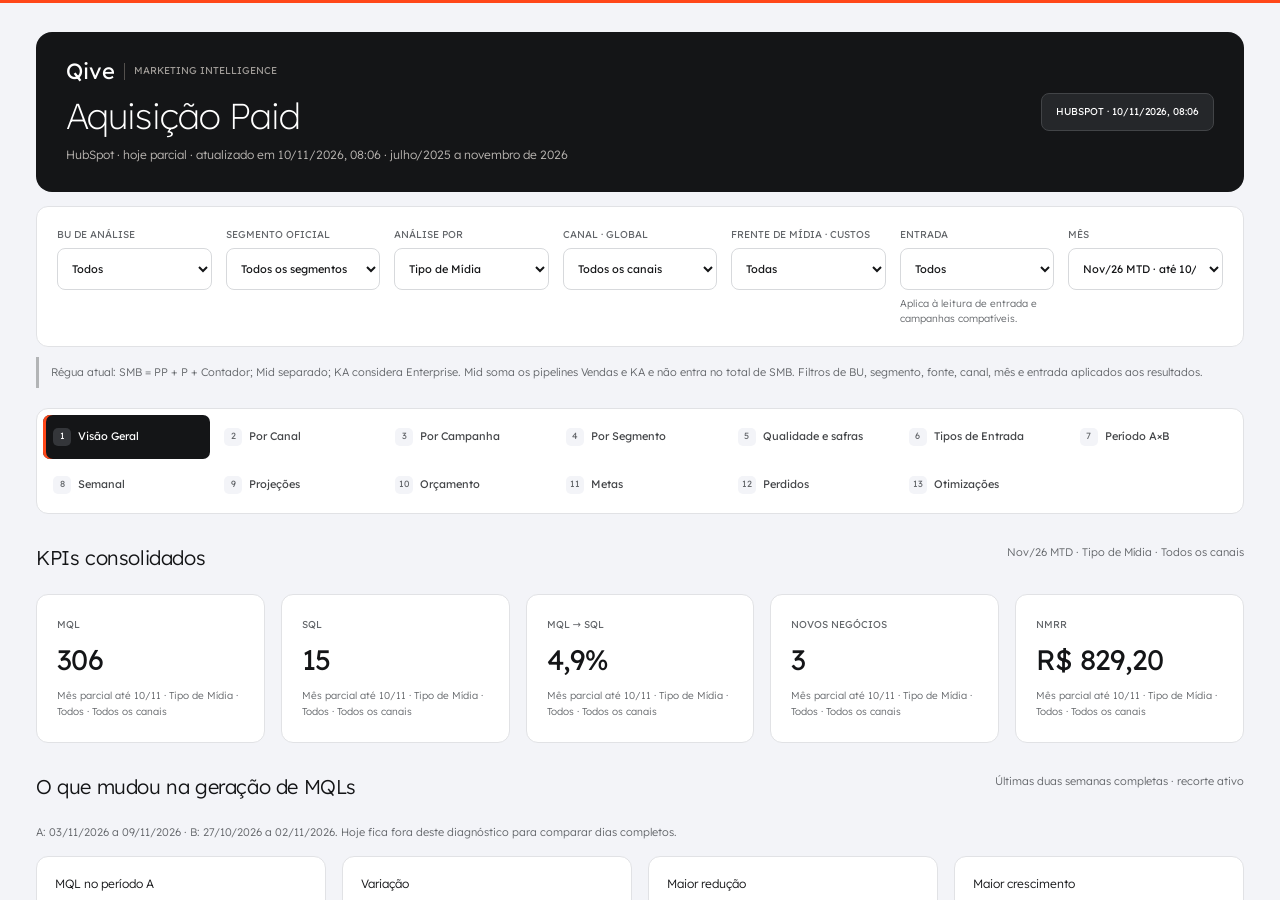
==== index.html @ 58f36e14 "Unifica filtros e totais nas abas do dashboard Paid (v82)" ====
<!doctype html>
<html lang="pt-BR">
<head>
<meta charset="utf-8">
<meta name="viewport" content="width=device-width,initial-scale=1">
<meta http-equiv="Cache-Control" content="no-cache, no-store, must-revalidate">
<meta http-equiv="Pragma" content="no-cache">
<meta http-equiv="Expires" content="0">
<title>Qive · Paid Media Intelligence</title>
<style>html,body{margin:0;height:100%;background:#f4f1ed;font-family:Inter,system-ui,sans-serif}iframe{border:0;width:100%;height:100%;display:block}</style>
</head>
<body>
<iframe src="dashboard.html?v=20261110-consistencia-v82" title="Qive Paid Media Intelligence"></iframe>
</body>
</html>
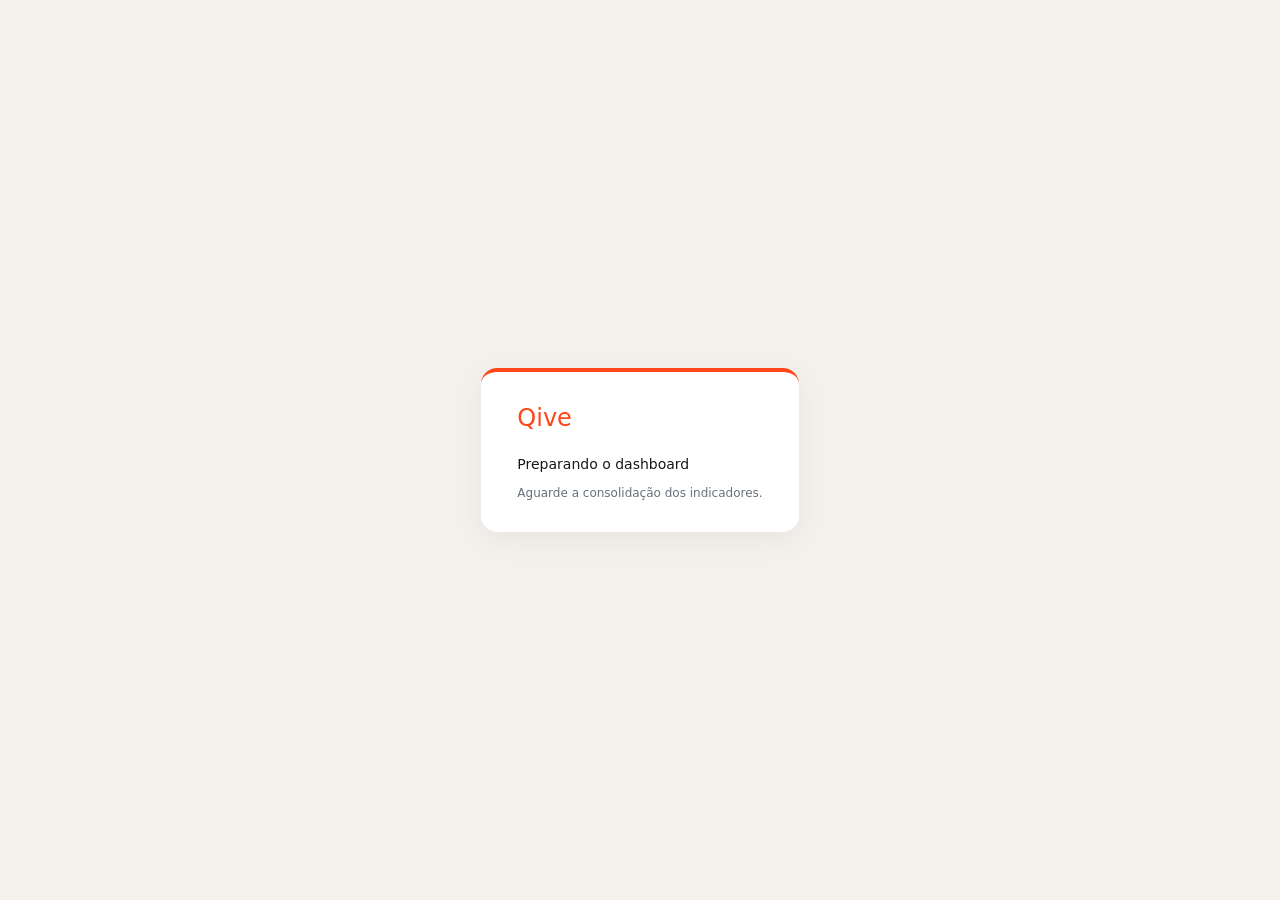
==== commit df3fec2d: "Adiciona geração por dia útil, comparações e detalhe diário (v83)" ====
--- a/index.html
+++ b/index.html
@@ -10,7 +10,7 @@
 <style>html,body{margin:0;height:100%;background:#f4f1ed;font-family:Inter,system-ui,sans-serif}iframe{border:0;width:100%;height:100%;display:block}</style>
 </head>
 <body>
-<iframe src="dashboard.html?v=20261110-consistencia-v82" title="Qive Paid Media Intelligence"></iframe>
+<iframe src="dashboard.html?v=20261110-dias-uteis-v83" title="Qive Paid Media Intelligence"></iframe>
 </body>
 </html>
 
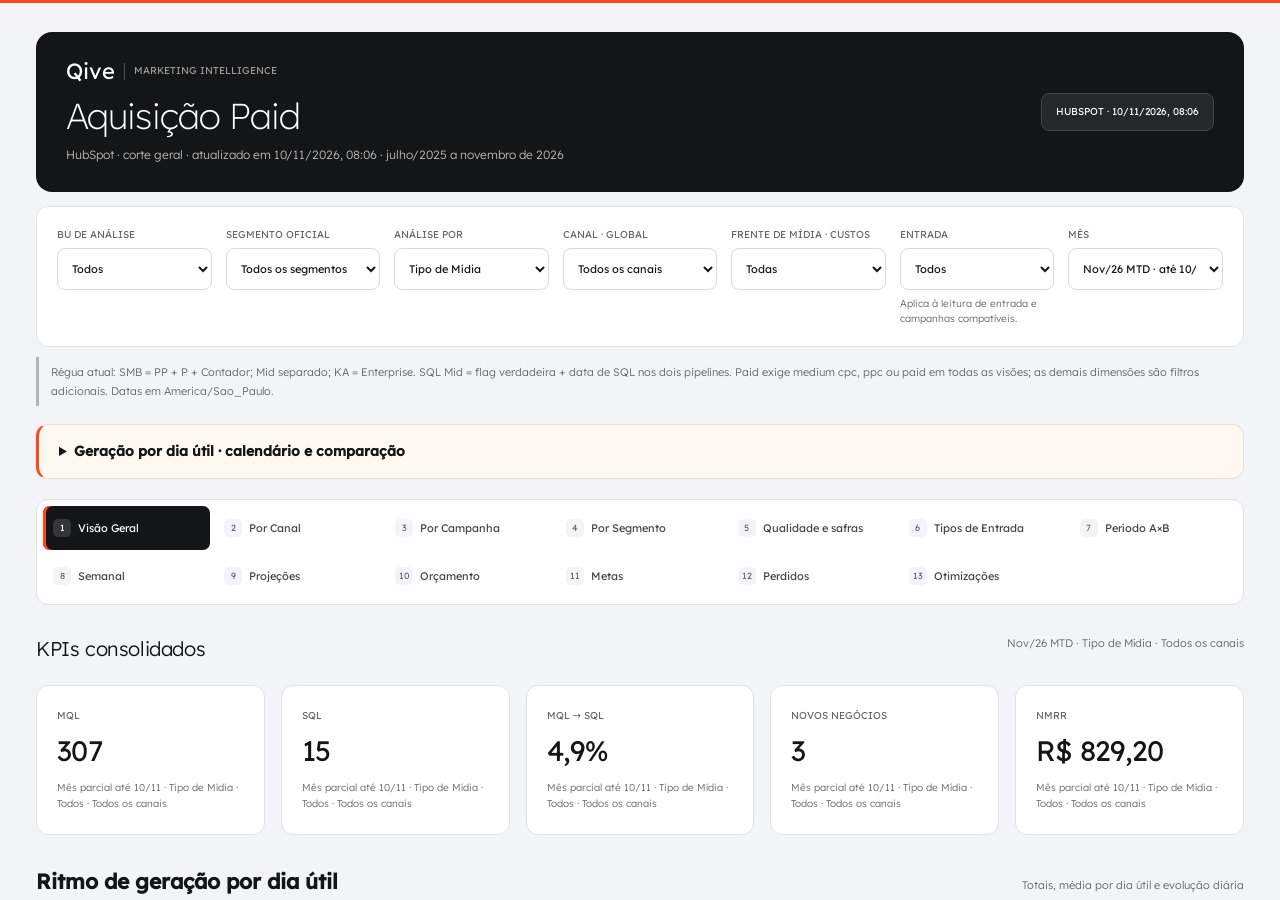
==== commit 7902d24b: "Corrige SQL Mid por flag e data SQL e universo CPC/PPC/Paid (v84)" ====
--- a/index.html
+++ b/index.html
@@ -10,7 +10,7 @@
 <style>html,body{margin:0;height:100%;background:#f4f1ed;font-family:Inter,system-ui,sans-serif}iframe{border:0;width:100%;height:100%;display:block}</style>
 </head>
 <body>
-<iframe src="dashboard.html?v=20261110-dias-uteis-v83" title="Qive Paid Media Intelligence"></iframe>
+<iframe src="dashboard.html?v=20261112-regra-mid-v84" title="Qive Paid Media Intelligence"></iframe>
 </body>
 </html>
 
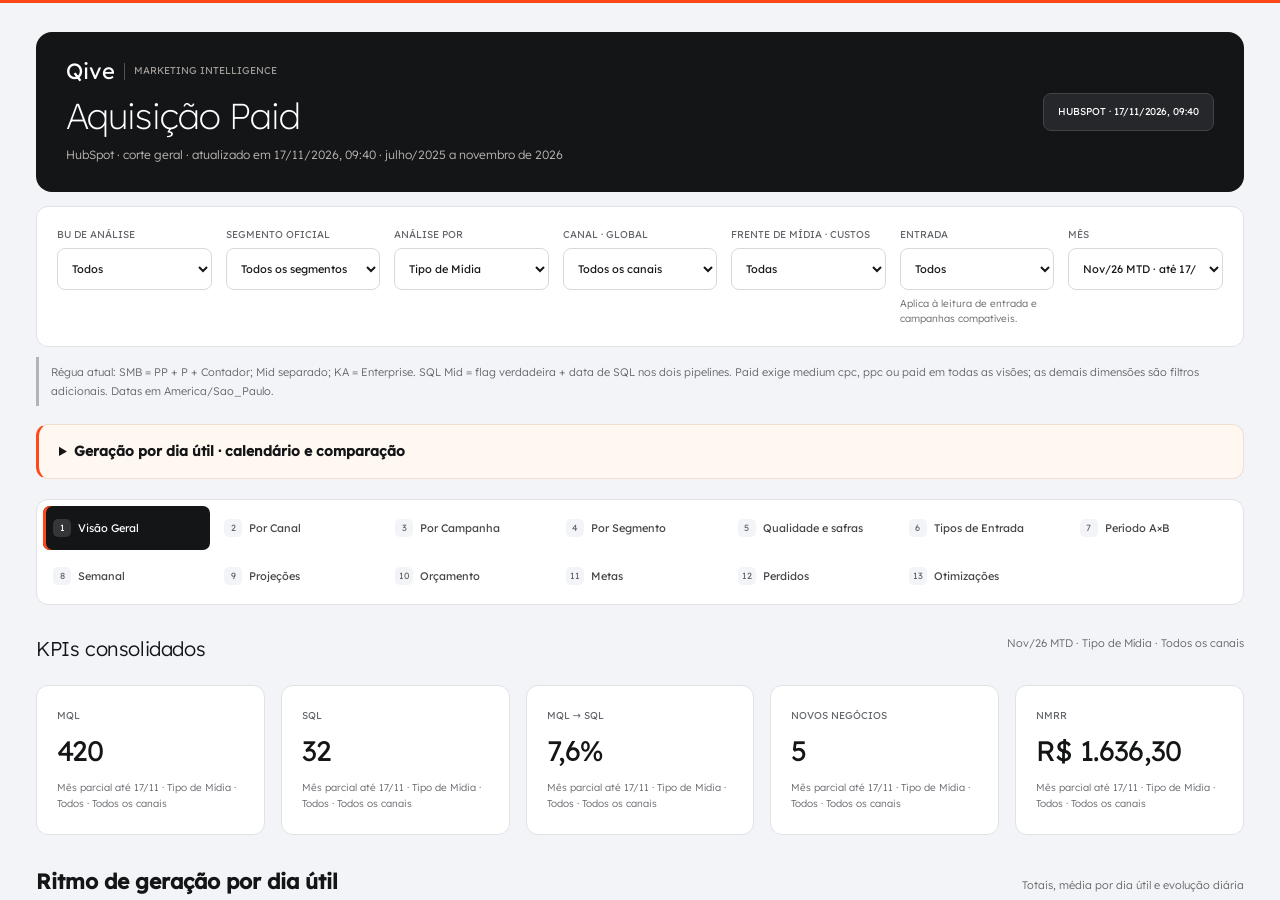
==== commit dd50e706: "Atualiza Paid até 17/11/2026: funil, safras, financeiro e Meta (v85)" ====
--- a/index.html
+++ b/index.html
@@ -10,7 +10,7 @@
 <style>html,body{margin:0;height:100%;background:#f4f1ed;font-family:Inter,system-ui,sans-serif}iframe{border:0;width:100%;height:100%;display:block}</style>
 </head>
 <body>
-<iframe src="dashboard.html?v=20261112-regra-mid-v84" title="Qive Paid Media Intelligence"></iframe>
+<iframe src="dashboard.html?v=20261117-atualizacao-v85" title="Qive Paid Media Intelligence"></iframe>
 </body>
 </html>
 
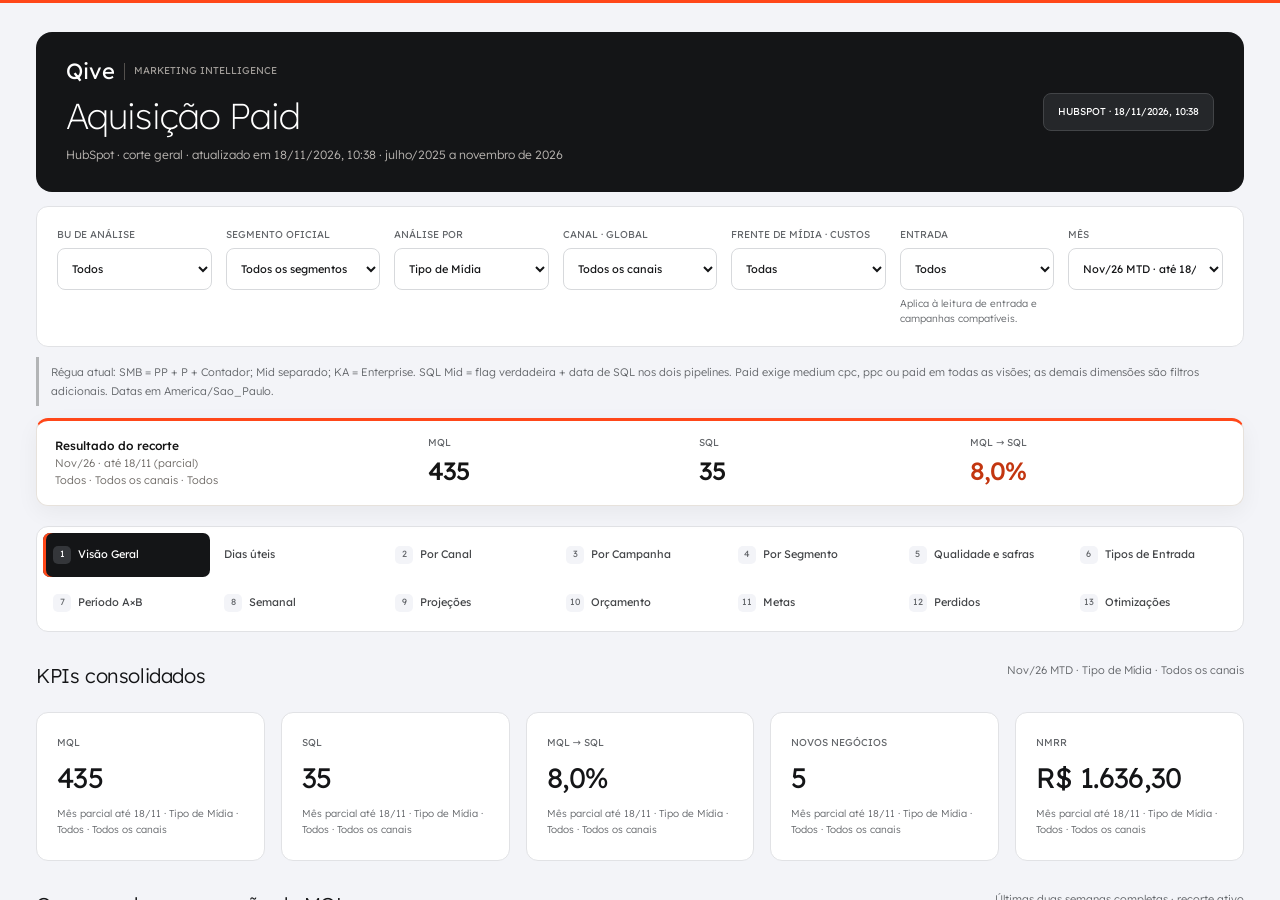
==== commit 02ff202f: "Atualiza acesso ao dashboard v86 de 18/11" ====
--- a/index.html
+++ b/index.html
@@ -10,7 +10,7 @@
 <style>html,body{margin:0;height:100%;background:#f4f1ed;font-family:Inter,system-ui,sans-serif}iframe{border:0;width:100%;height:100%;display:block}</style>
 </head>
 <body>
-<iframe src="dashboard.html?v=20261117-atualizacao-v85" title="Qive Paid Media Intelligence"></iframe>
+<iframe src="dashboard.html?v=20261118-dias-uteis-v86" title="Qive Paid Media Intelligence"></iframe>
 </body>
 </html>
 
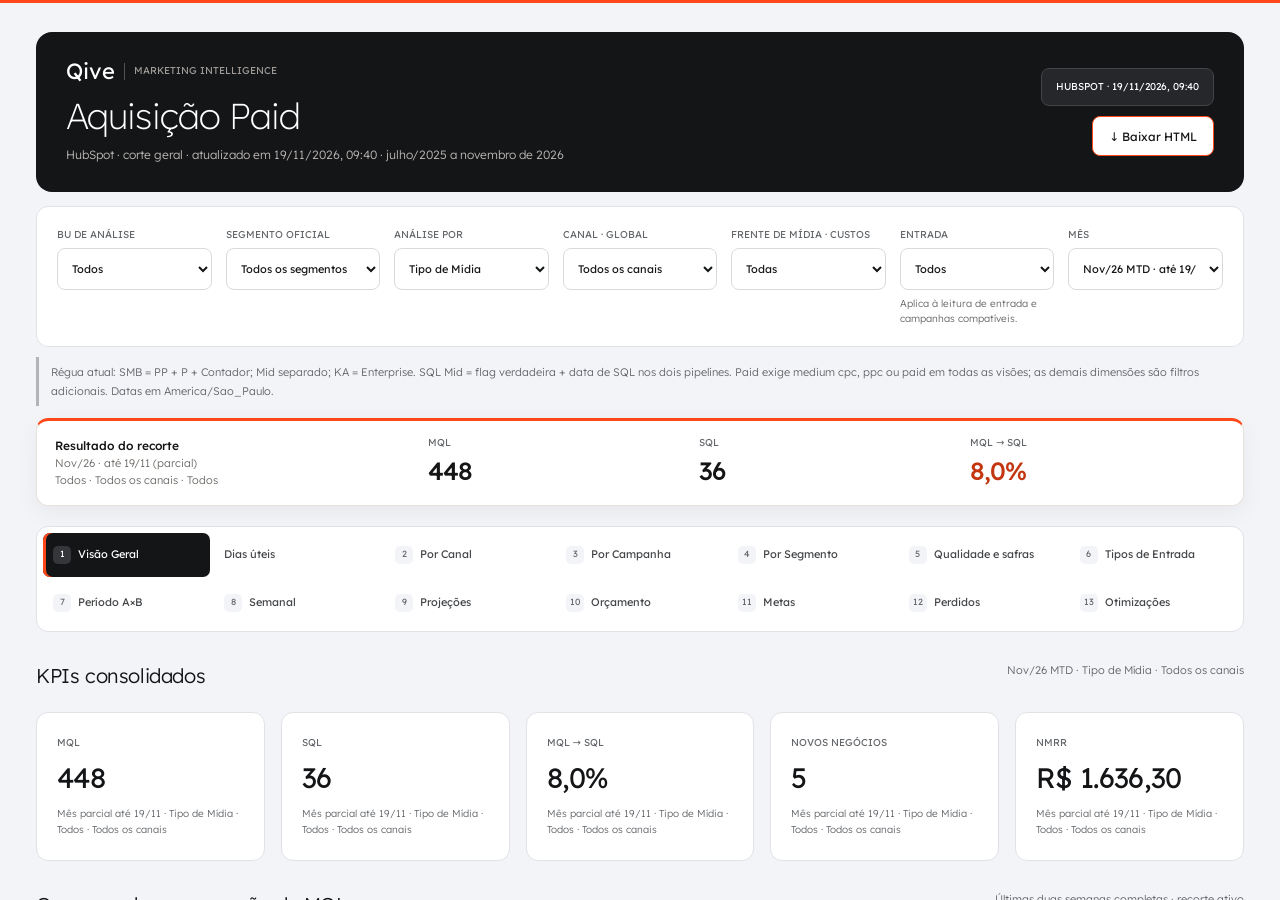
==== commit 8fc0a22a: "Atualiza acesso à versão de 19/11 com download HTML" ====
--- a/index.html
+++ b/index.html
@@ -10,7 +10,7 @@
 <style>html,body{margin:0;height:100%;background:#f4f1ed;font-family:Inter,system-ui,sans-serif}iframe{border:0;width:100%;height:100%;display:block}</style>
 </head>
 <body>
-<iframe src="dashboard.html?v=20261118-dias-uteis-v86" title="Qive Paid Media Intelligence"></iframe>
+<iframe src="dashboard.html?v=20261119-download-v87" title="Qive Paid Media Intelligence"></iframe>
 </body>
 </html>
 
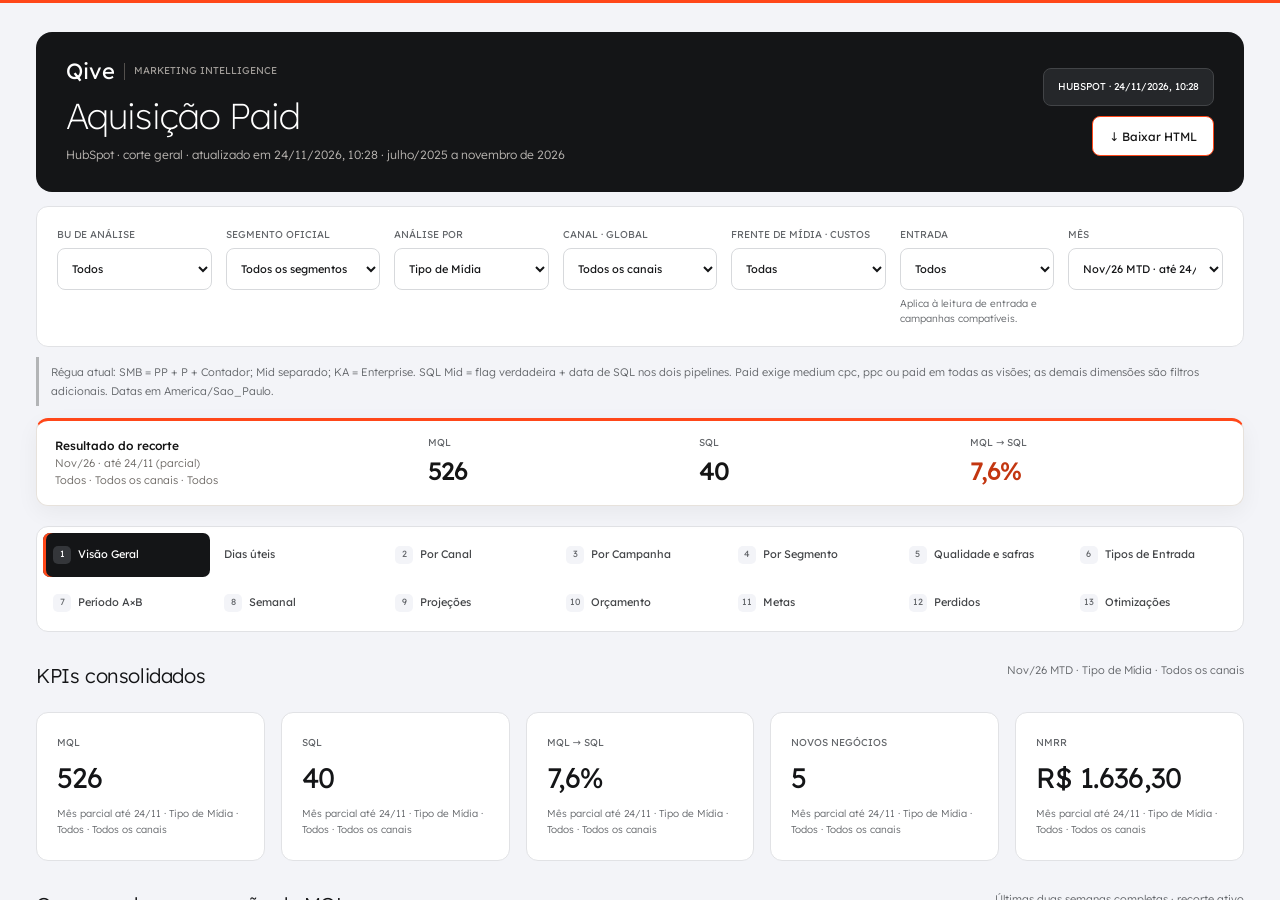
==== commit 253de786: "Atualiza versão publicada para 24/11/2026" ====
--- a/index.html
+++ b/index.html
@@ -10,7 +10,7 @@
 <style>html,body{margin:0;height:100%;background:#f4f1ed;font-family:Inter,system-ui,sans-serif}iframe{border:0;width:100%;height:100%;display:block}</style>
 </head>
 <body>
-<iframe src="dashboard.html?v=20261119-download-v87" title="Qive Paid Media Intelligence"></iframe>
+<iframe src="dashboard.html?v=20261124-dados-v88" title="Qive Paid Media Intelligence"></iframe>
 </body>
 </html>
 
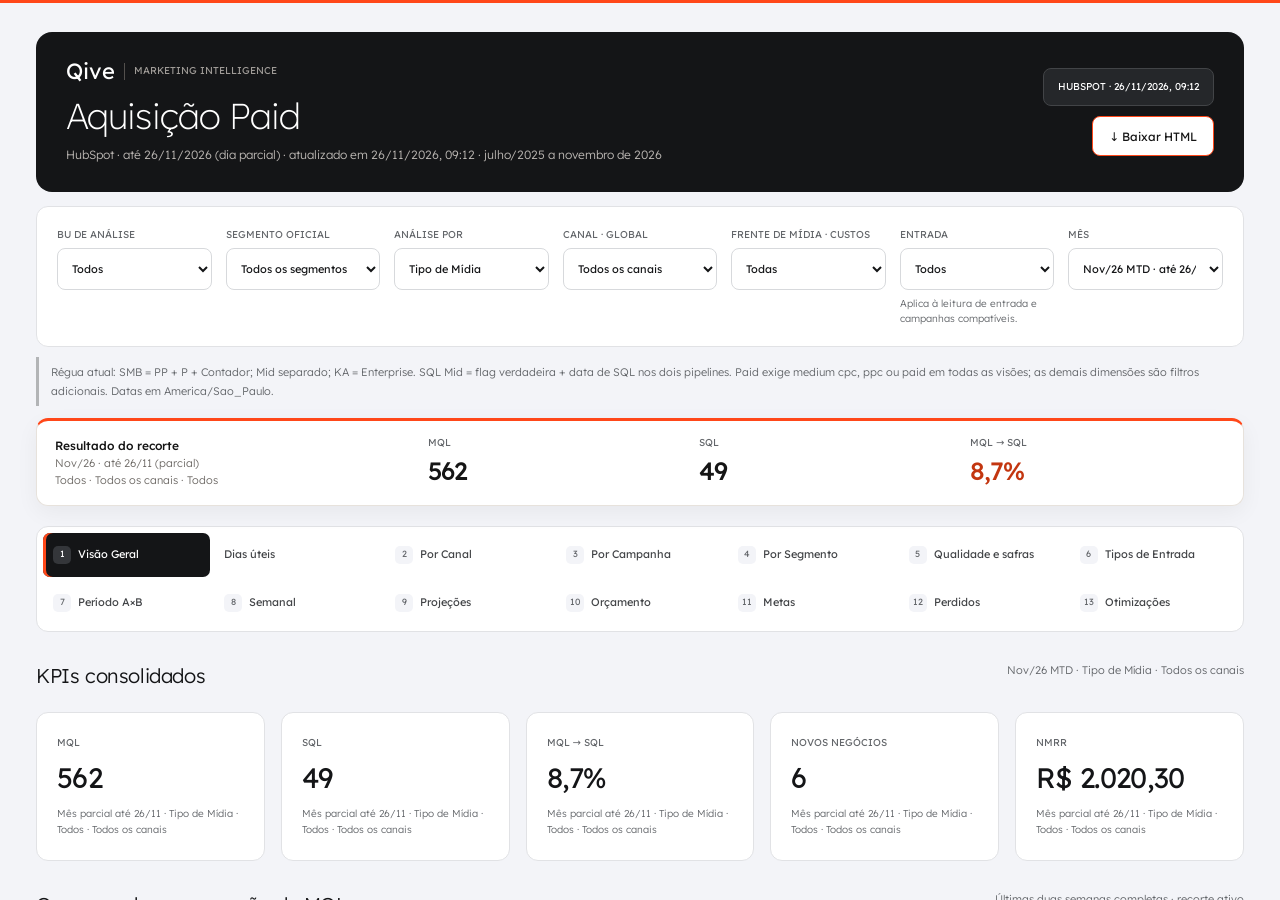
==== commit 413490fe: "Atualiza referência do painel para dados de 26/11" ====
--- a/index.html
+++ b/index.html
@@ -10,7 +10,7 @@
 <style>html,body{margin:0;height:100%;background:#f4f1ed;font-family:Inter,system-ui,sans-serif}iframe{border:0;width:100%;height:100%;display:block}</style>
 </head>
 <body>
-<iframe src="dashboard.html?v=20261124-dados-v88" title="Qive Paid Media Intelligence"></iframe>
+<iframe src="dashboard.html?v=20261126-dados-v90" title="Qive Paid Media Intelligence"></iframe>
 </body>
 </html>
 
